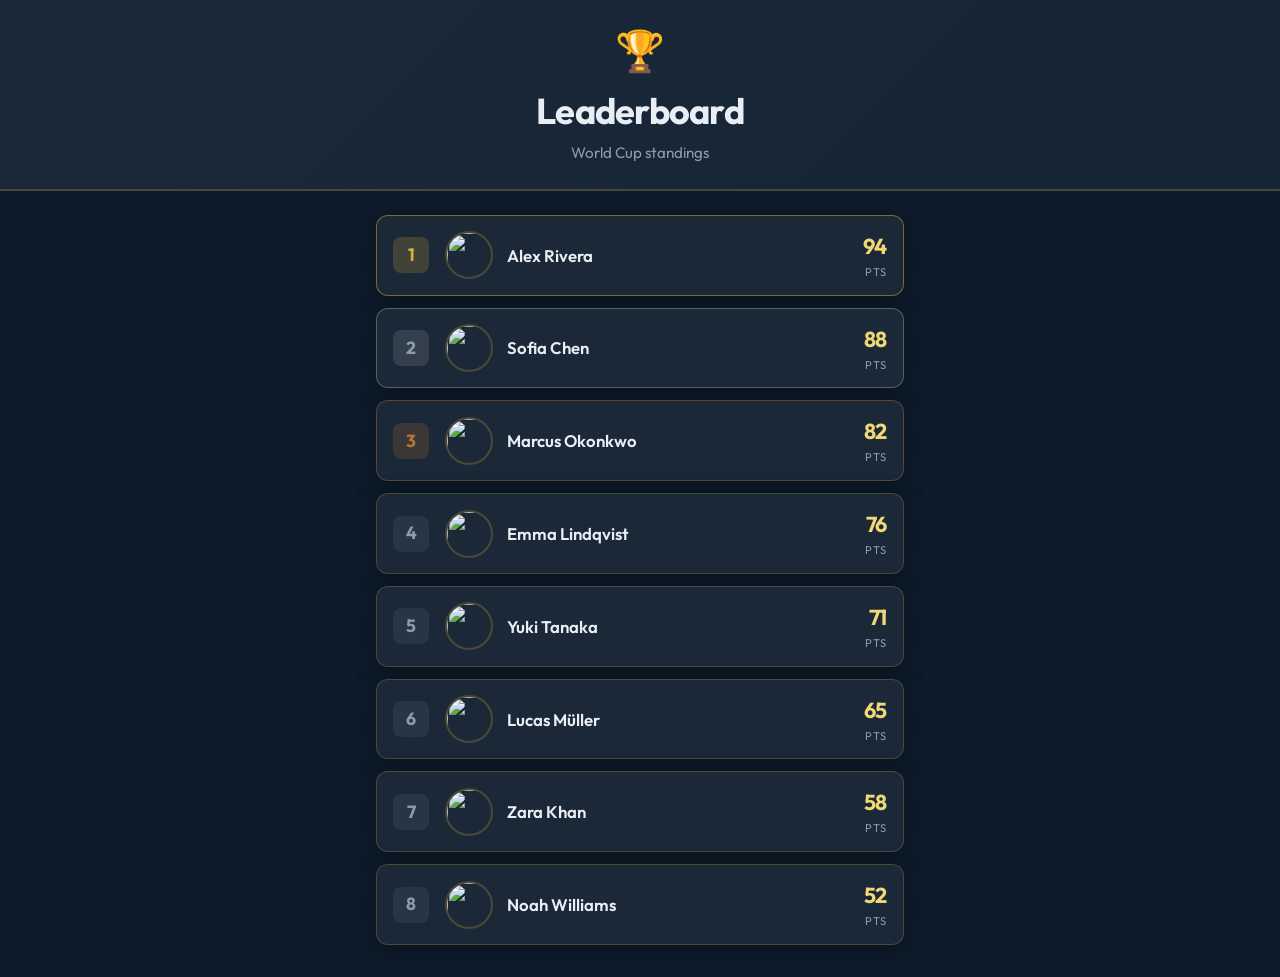
==== index.html @ 629ef72c "Initial commit - World Cup leaderboard" ====
<!DOCTYPE html>
<html lang="en">
<head>
  <meta charset="UTF-8">
  <meta name="viewport" content="width=device-width, initial-scale=1.0">
  <title>Mundial — Leaderboard</title>
  <link rel="stylesheet" href="style.css">
  <link rel="preconnect" href="https://fonts.googleapis.com">
  <link rel="preconnect" href="https://fonts.gstatic.com" crossorigin>
  <link href="https://fonts.googleapis.com/css2?family=Outfit:wght@400;600;700&display=swap" rel="stylesheet">
</head>
<body>
  <header class="header">
    <div class="header-inner">
      <span class="trophy" aria-hidden="true">🏆</span>
      <h1>Leaderboard</h1>
      <p class="tagline">World Cup standings</p>
    </div>
  </header>

  <main class="main">
    <div class="leaderboard">
      <ol id="leaderboard-list" class="leaderboard-list" aria-label="Ranked by points"></ol>
    </div>
  </main>

  <script src="players.js"></script>
  <script src="script.js"></script>
</body>
</html>
---- style.css ----
*,
*::before,
*::after {
  box-sizing: border-box;
}

:root {
  --bg-dark: #0d1b2a;
  --bg-card: #1b2838;
  --bg-card-hover: #243447;
  --accent-gold: #d4af37;
  --accent-gold-light: #f0d875;
  --text-primary: #e8eef4;
  --text-muted: #8b9cad;
  --border: rgba(212, 175, 55, 0.25);
  --radius: 12px;
  --radius-sm: 8px;
  --shadow: 0 4px 24px rgba(0, 0, 0, 0.3);
  --safe-top: env(safe-area-inset-top);
  --safe-bottom: env(safe-area-inset-bottom);
}

body {
  margin: 0;
  min-height: 100vh;
  font-family: 'Outfit', system-ui, -apple-system, sans-serif;
  background: var(--bg-dark);
  color: var(--text-primary);
  line-height: 1.5;
  -webkit-font-smoothing: antialiased;
  padding-bottom: var(--safe-bottom);
}

/* Header */
.header {
  background: linear-gradient(135deg, var(--bg-card) 0%, #152536 100%);
  border-bottom: 2px solid var(--border);
  padding: 1.5rem 1rem calc(1.5rem + var(--safe-top));
  padding-top: calc(1.25rem + var(--safe-top));
  text-align: center;
}

.header-inner {
  max-width: 600px;
  margin: 0 auto;
}

.trophy {
  font-size: 2.5rem;
  display: block;
  margin-bottom: 0.25rem;
}

.header h1 {
  margin: 0;
  font-size: clamp(1.75rem, 5vw, 2.25rem);
  font-weight: 700;
  letter-spacing: -0.02em;
  color: var(--text-primary);
}

.tagline {
  margin: 0.25rem 0 0;
  font-size: 0.95rem;
  color: var(--text-muted);
  font-weight: 400;
}

/* Main */
.main {
  max-width: 560px;
  margin: 0 auto;
  padding: 1.5rem 1rem 2rem;
}

.leaderboard {
  width: 100%;
}

.leaderboard-list {
  list-style: none;
  margin: 0;
  padding: 0;
  display: flex;
  flex-direction: column;
  gap: 0.75rem;
}

/* Row = rank + avatar + name + points */
.leaderboard-row {
  display: grid;
  grid-template-columns: auto 1fr auto;
  align-items: center;
  gap: 1rem;
  padding: 0.875rem 1rem;
  background: var(--bg-card);
  border: 1px solid var(--border);
  border-radius: var(--radius);
  box-shadow: var(--shadow);
  transition: background 0.2s ease, transform 0.15s ease;
}

.leaderboard-row:focus-within,
.leaderboard-row:hover {
  background: var(--bg-card-hover);
}

@media (prefers-reduced-motion: no-preference) {
  .leaderboard-row:hover {
    transform: translateY(-1px);
  }
}

.rank {
  min-width: 2.25rem;
  height: 2.25rem;
  display: flex;
  align-items: center;
  justify-content: center;
  font-weight: 700;
  font-size: 1.1rem;
  color: var(--text-muted);
  background: rgba(255, 255, 255, 0.06);
  border-radius: var(--radius-sm);
}

.rank.top-1 { color: var(--accent-gold); background: rgba(212, 175, 55, 0.2); }
.rank.top-2 { color: var(--text-muted); background: rgba(200, 200, 200, 0.15); }
.rank.top-3 { color: #b87333; background: rgba(184, 115, 51, 0.2); }

.player-info {
  display: flex;
  align-items: center;
  gap: 0.875rem;
  min-width: 0;
}

.player-avatar {
  width: 48px;
  height: 48px;
  border-radius: 50%;
  object-fit: cover;
  flex-shrink: 0;
  border: 2px solid var(--border);
}

.player-name {
  margin: 0;
  font-size: 1.05rem;
  font-weight: 600;
  color: var(--text-primary);
  white-space: nowrap;
  overflow: hidden;
  text-overflow: ellipsis;
}

.points-wrap {
  text-align: right;
}

.points-value {
  font-size: 1.35rem;
  font-weight: 700;
  color: var(--accent-gold-light);
  letter-spacing: -0.02em;
}

.points-label {
  display: block;
  font-size: 0.7rem;
  text-transform: uppercase;
  letter-spacing: 0.06em;
  color: var(--text-muted);
  margin-top: 0.1rem;
}

/* Podium highlight for top 3 */
.leaderboard-row.top-1 { border-color: rgba(212, 175, 55, 0.5); }
.leaderboard-row.top-2 { border-color: rgba(200, 200, 200, 0.35); }
.leaderboard-row.top-3 { border-color: rgba(184, 115, 51, 0.4); }

/* Empty state */
.leaderboard-empty {
  text-align: center;
  padding: 3rem 1.5rem;
  color: var(--text-muted);
  font-size: 1rem;
}

@media (max-width: 380px) {
  .leaderboard-row {
    padding: 0.75rem;
    gap: 0.75rem;
  }
  .player-avatar {
    width: 42px;
    height: 42px;
  }
  .player-name {
    font-size: 0.95rem;
  }
  .points-value {
    font-size: 1.2rem;
  }
}
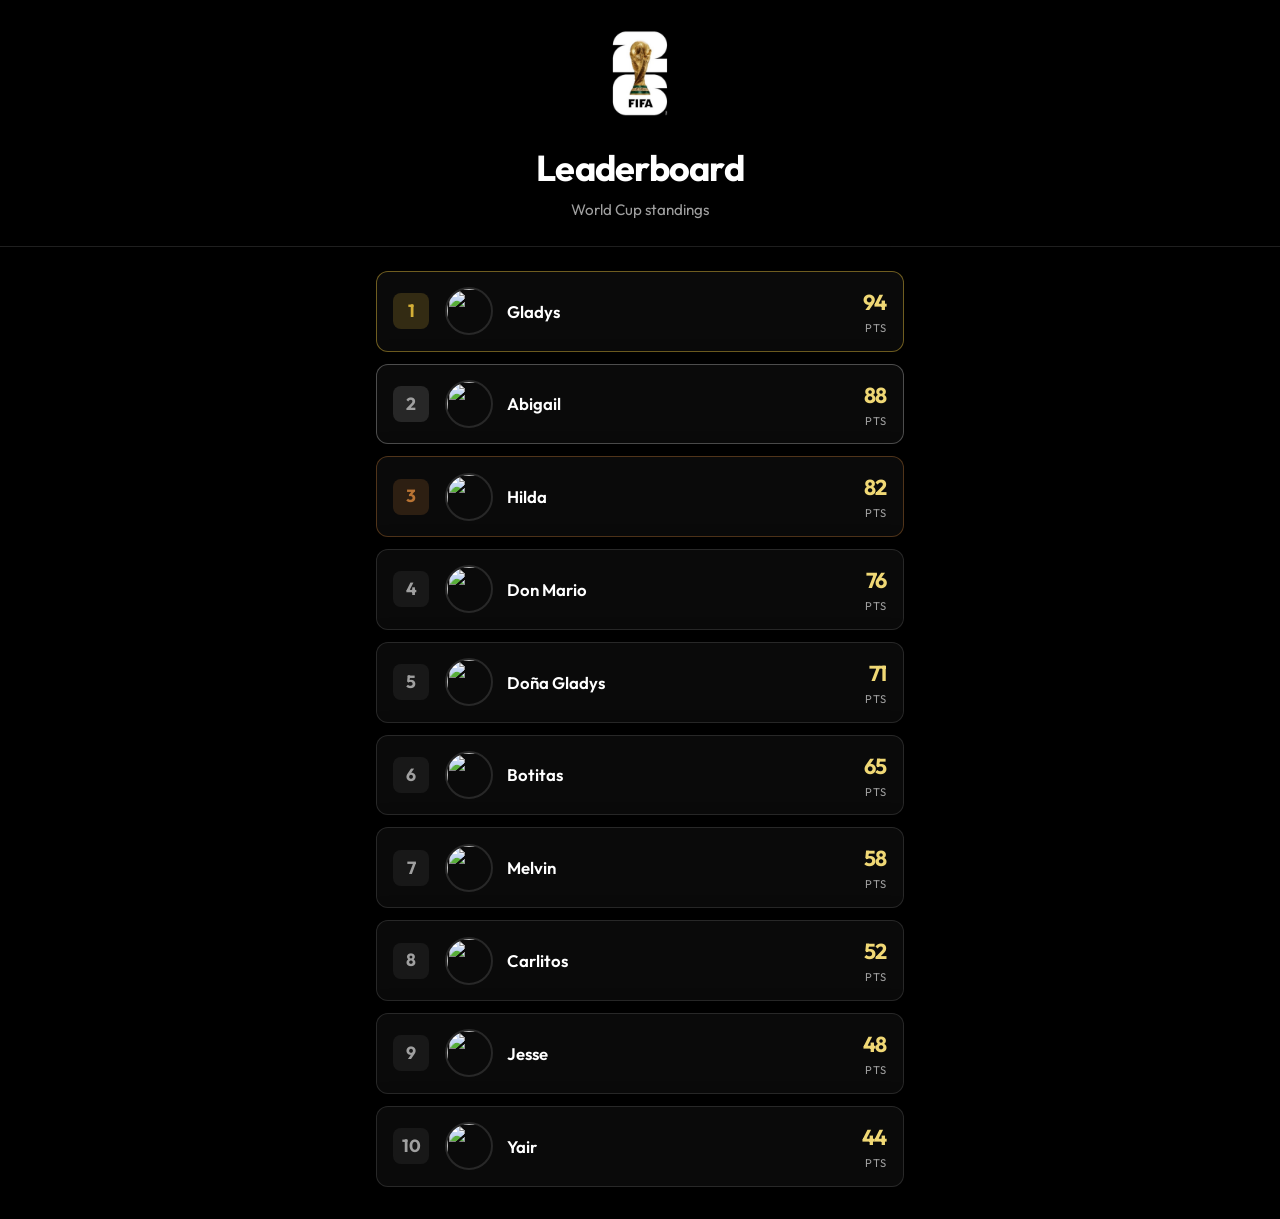
==== commit 6bc55fa5: "World Cup leaderboard: logo, black theme, updated player names Co-authored-by: Cursor <cursoragent@c" ====
--- a/index.html
+++ b/index.html
@@ -12,7 +12,7 @@
 <body>
   <header class="header">
     <div class="header-inner">
-      <span class="trophy" aria-hidden="true">🏆</span>
+      <img src="assets/worldcup-logo.png" alt="FIFA World Cup 2026" class="header-logo" width="80" height="60">
       <h1>Leaderboard</h1>
       <p class="tagline">World Cup standings</p>
     </div>
--- a/style.css
+++ b/style.css
@@ -5,17 +5,17 @@
 }
 
 :root {
-  --bg-dark: #0d1b2a;
-  --bg-card: #1b2838;
-  --bg-card-hover: #243447;
+  --bg-dark: #000000;
+  --bg-card: #0a0a0a;
+  --bg-card-hover: #141414;
   --accent-gold: #d4af37;
   --accent-gold-light: #f0d875;
-  --text-primary: #e8eef4;
-  --text-muted: #8b9cad;
-  --border: rgba(212, 175, 55, 0.25);
+  --text-primary: #ffffff;
+  --text-muted: #a0a0a0;
+  --border: rgba(255, 255, 255, 0.12);
   --radius: 12px;
   --radius-sm: 8px;
-  --shadow: 0 4px 24px rgba(0, 0, 0, 0.3);
+  --shadow: 0 4px 24px rgba(0, 0, 0, 0.5);
   --safe-top: env(safe-area-inset-top);
   --safe-bottom: env(safe-area-inset-bottom);
 }
@@ -33,8 +33,8 @@
 
 /* Header */
 .header {
-  background: linear-gradient(135deg, var(--bg-card) 0%, #152536 100%);
-  border-bottom: 2px solid var(--border);
+  background: var(--bg-dark);
+  border-bottom: 1px solid var(--border);
   padding: 1.5rem 1rem calc(1.5rem + var(--safe-top));
   padding-top: calc(1.25rem + var(--safe-top));
   text-align: center;
@@ -45,10 +45,12 @@
   margin: 0 auto;
 }
 
-.trophy {
-  font-size: 2.5rem;
+.header-logo {
   display: block;
-  margin-bottom: 0.25rem;
+  margin: 0 auto 0.75rem;
+  height: auto;
+  max-width: 80px;
+  object-fit: contain;
 }
 
 .header h1 {
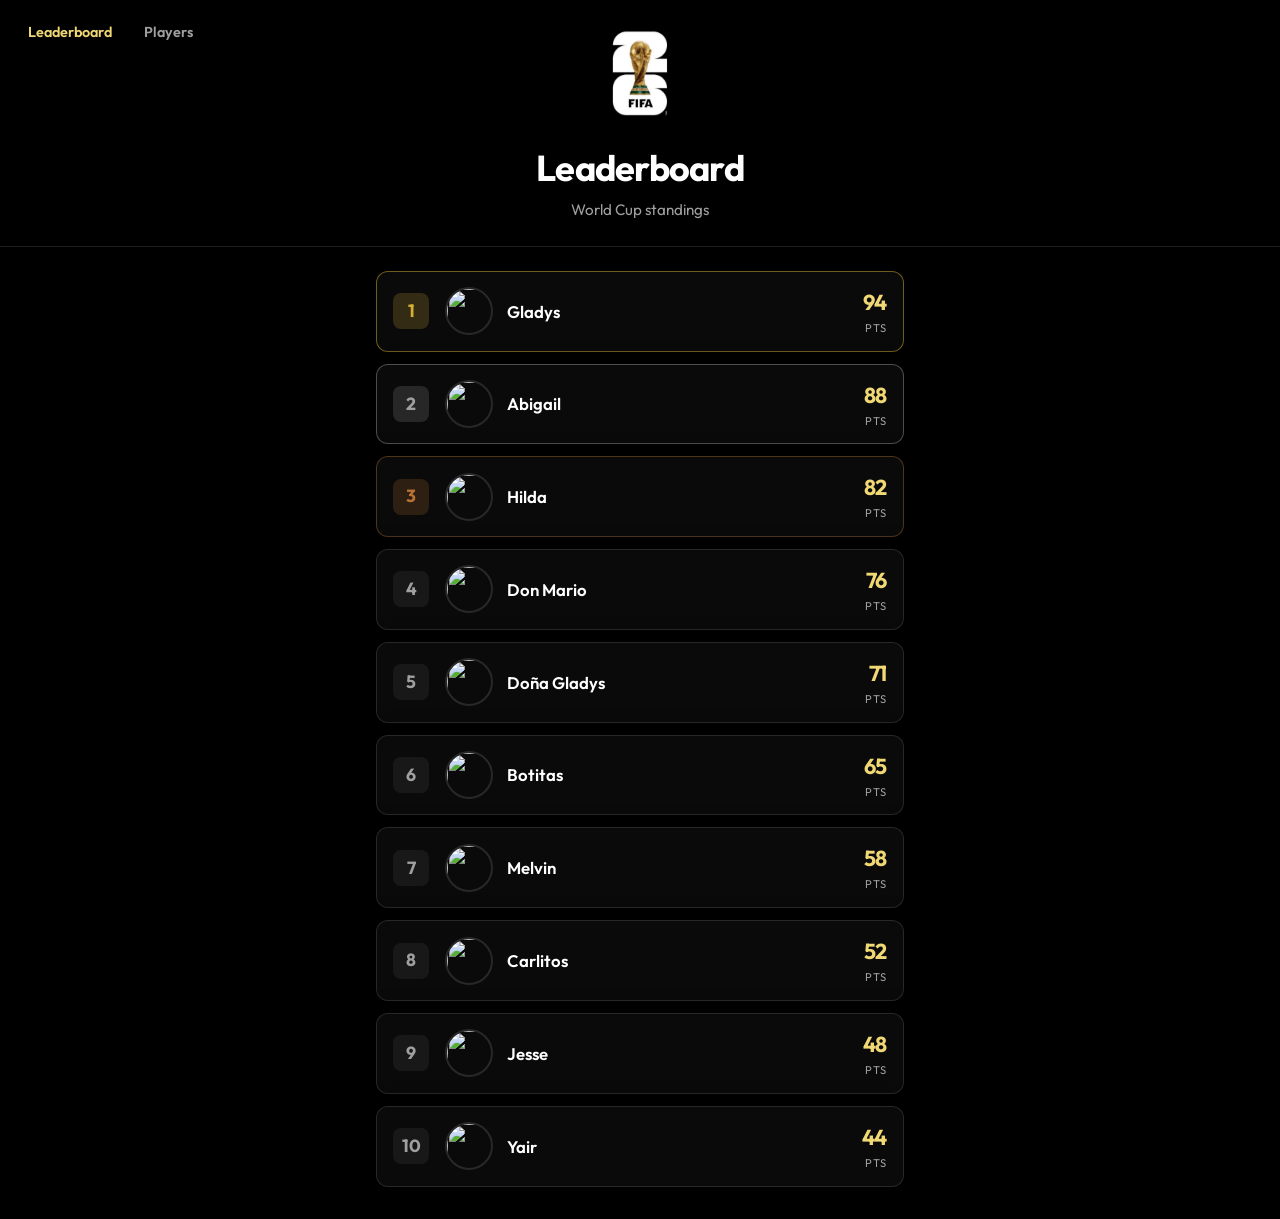
==== commit 7dcce6c4: "Add players page and tournament nav Add top-left navigation shared between leaderboard and players p" ====
--- a/index.html
+++ b/index.html
@@ -11,6 +11,10 @@
 </head>
 <body>
   <header class="header">
+    <nav class="nav" aria-label="Main">
+      <a href="index.html" class="nav-link nav-link--active">Leaderboard</a>
+      <a href="players.html" class="nav-link">Players</a>
+    </nav>
     <div class="header-inner">
       <img src="assets/worldcup-logo.png" alt="FIFA World Cup 2026" class="header-logo" width="80" height="60">
       <h1>Leaderboard</h1>
--- a/style.css
+++ b/style.css
@@ -31,6 +31,63 @@
   padding-bottom: var(--safe-bottom);
 }
 
+/* Page load animation */
+@keyframes loadFadeIn {
+  from {
+    opacity: 0;
+    transform: translateY(14px);
+  }
+  to {
+    opacity: 1;
+    transform: translateY(0);
+  }
+}
+
+.header-logo,
+.header h1,
+.tagline {
+  opacity: 0;
+}
+
+body.loaded .header-logo,
+body.loaded .header h1,
+body.loaded .tagline {
+  animation: loadFadeIn 0.55s ease-out forwards;
+}
+
+body.loaded .header-logo { animation-delay: 0.05s; }
+body.loaded .header h1 { animation-delay: 0.15s; }
+body.loaded .tagline { animation-delay: 0.25s; }
+
+.leaderboard-row {
+  opacity: 0;
+}
+
+body.loaded .leaderboard-row {
+  animation: loadFadeIn 0.45s ease-out forwards;
+}
+
+body.loaded .leaderboard-row:nth-child(1) { animation-delay: 0.35s; }
+body.loaded .leaderboard-row:nth-child(2) { animation-delay: 0.42s; }
+body.loaded .leaderboard-row:nth-child(3) { animation-delay: 0.49s; }
+body.loaded .leaderboard-row:nth-child(4) { animation-delay: 0.56s; }
+body.loaded .leaderboard-row:nth-child(5) { animation-delay: 0.63s; }
+body.loaded .leaderboard-row:nth-child(6) { animation-delay: 0.70s; }
+body.loaded .leaderboard-row:nth-child(7) { animation-delay: 0.77s; }
+body.loaded .leaderboard-row:nth-child(8) { animation-delay: 0.84s; }
+body.loaded .leaderboard-row:nth-child(9) { animation-delay: 0.91s; }
+body.loaded .leaderboard-row:nth-child(10) { animation-delay: 0.98s; }
+
+@media (prefers-reduced-motion: reduce) {
+  .header-logo,
+  .header h1,
+  .tagline,
+  .leaderboard-row {
+    opacity: 1;
+    animation: none !important;
+  }
+}
+
 /* Header */
 .header {
   background: var(--bg-dark);
@@ -38,6 +95,36 @@
   padding: 1.5rem 1rem calc(1.5rem + var(--safe-top));
   padding-top: calc(1.25rem + var(--safe-top));
   text-align: center;
+  position: relative;
+}
+
+/* Top-left nav */
+.nav {
+  position: absolute;
+  left: 1rem;
+  top: calc(1rem + var(--safe-top));
+  display: flex;
+  gap: 0.5rem;
+  flex-wrap: wrap;
+}
+
+.nav-link {
+  font-size: 0.9rem;
+  font-weight: 600;
+  color: var(--text-muted);
+  text-decoration: none;
+  padding: 0.4rem 0.75rem;
+  border-radius: var(--radius-sm);
+  transition: color 0.2s ease, background 0.2s ease;
+}
+
+.nav-link:hover {
+  color: var(--text-primary);
+  background: var(--bg-card);
+}
+
+.nav-link--active {
+  color: var(--accent-gold-light);
 }
 
 .header-inner {
@@ -73,6 +160,74 @@
   max-width: 560px;
   margin: 0 auto;
   padding: 1.5rem 1rem 2rem;
+}
+
+.page-content {
+  color: var(--text-primary);
+  line-height: 1.65;
+}
+
+.page-content p {
+  margin: 0 0 1rem;
+  color: var(--text-muted);
+}
+
+/* Players page: pot + joined list */
+.pot-card {
+  text-align: center;
+  padding: 1.25rem 1.5rem;
+  margin-bottom: 1.5rem;
+  background: var(--bg-card);
+  border: 1px solid var(--border);
+  border-radius: var(--radius);
+  box-shadow: var(--shadow);
+}
+
+.pot-label {
+  display: block;
+  font-size: 0.75rem;
+  text-transform: uppercase;
+  letter-spacing: 0.06em;
+  color: var(--text-muted);
+  margin-bottom: 0.35rem;
+}
+
+.pot-value {
+  font-size: 1.75rem;
+  font-weight: 700;
+  color: var(--accent-gold-light);
+  letter-spacing: -0.02em;
+}
+
+.joined-section {
+  margin-top: 0;
+}
+
+.joined-title {
+  font-size: 0.85rem;
+  font-weight: 600;
+  text-transform: uppercase;
+  letter-spacing: 0.05em;
+  color: var(--text-muted);
+  margin: 0 0 0.75rem;
+}
+
+.joined-list {
+  list-style: none;
+  margin: 0;
+  padding: 0;
+  display: flex;
+  flex-direction: column;
+  gap: 0.5rem;
+}
+
+.joined-item {
+  padding: 0.75rem 1rem;
+  background: var(--bg-card);
+  border: 1px solid var(--border);
+  border-radius: var(--radius-sm);
+  font-weight: 500;
+  color: var(--text-primary);
 }
 
 .leaderboard {
@@ -187,6 +342,18 @@
   padding: 3rem 1.5rem;
   color: var(--text-muted);
   font-size: 1rem;
+  opacity: 0;
+}
+
+body.loaded .leaderboard-empty {
+  animation: loadFadeIn 0.45s ease-out 0.35s forwards;
+}
+
+@media (prefers-reduced-motion: reduce) {
+  .leaderboard-empty {
+    opacity: 1;
+    animation: none !important;
+  }
 }
 
 @media (max-width: 380px) {
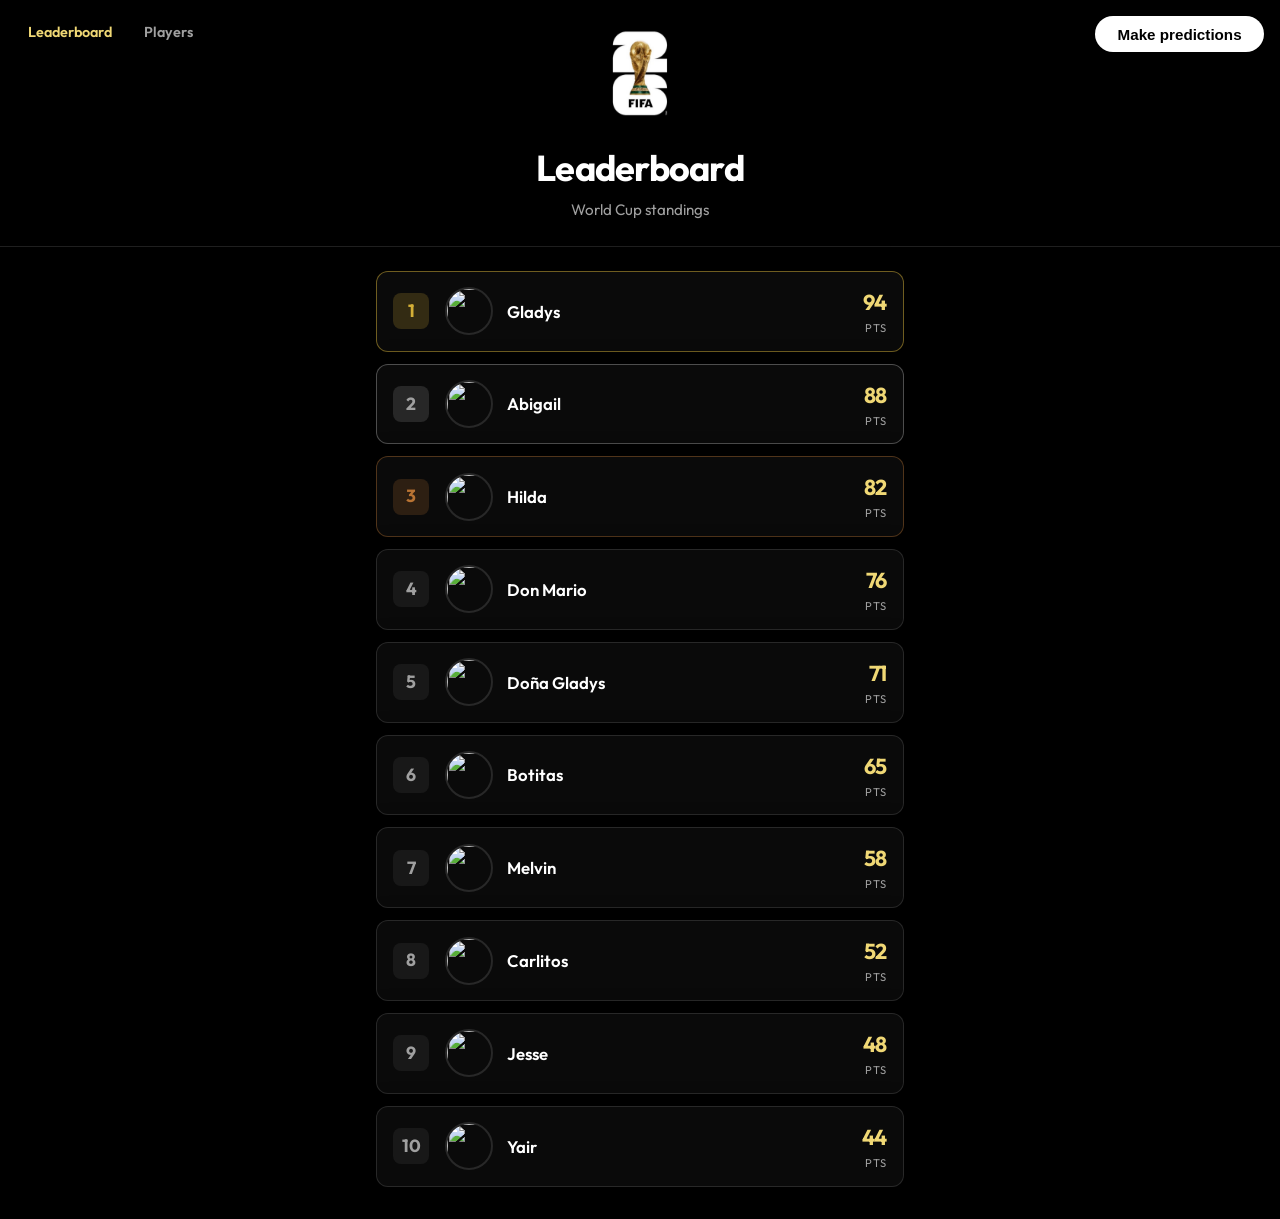
==== commit 27bd2f93: "Add header prediction call-to-action Add a prominent Make predictions button to the top-right of the" ====
--- a/index.html
+++ b/index.html
@@ -15,6 +15,7 @@
       <a href="index.html" class="nav-link nav-link--active">Leaderboard</a>
       <a href="players.html" class="nav-link">Players</a>
     </nav>
+    <button type="button" class="header-cta">Make predictions</button>
     <div class="header-inner">
       <img src="assets/worldcup-logo.png" alt="FIFA World Cup 2026" class="header-logo" width="80" height="60">
       <h1>Leaderboard</h1>
--- a/style.css
+++ b/style.css
@@ -127,6 +127,38 @@
   color: var(--accent-gold-light);
 }
 
+.header-cta {
+  position: absolute;
+  right: 1rem;
+  top: calc(1rem + var(--safe-top));
+  padding: 0.6rem 1.4rem;
+  border-radius: 999px;
+  border: none;
+  background: #ffffff;
+  color: #000000;
+  font-size: 0.95rem;
+  font-weight: 600;
+  cursor: pointer;
+  box-shadow: 0 4px 18px rgba(0, 0, 0, 0.45);
+  transition: transform 0.15s ease, box-shadow 0.15s ease, background 0.15s ease;
+}
+
+.header-cta:hover {
+  background: #f5f5f5;
+  transform: translateY(-1px) scale(1.02);
+  box-shadow: 0 6px 22px rgba(0, 0, 0, 0.55);
+}
+
+.header-cta:active {
+  transform: translateY(0) scale(0.99);
+  box-shadow: 0 3px 12px rgba(0, 0, 0, 0.5);
+}
+
+.header-cta:focus-visible {
+  outline: 2px solid var(--accent-gold-light);
+  outline-offset: 2px;
+}
+
 .header-inner {
   max-width: 600px;
   margin: 0 auto;
